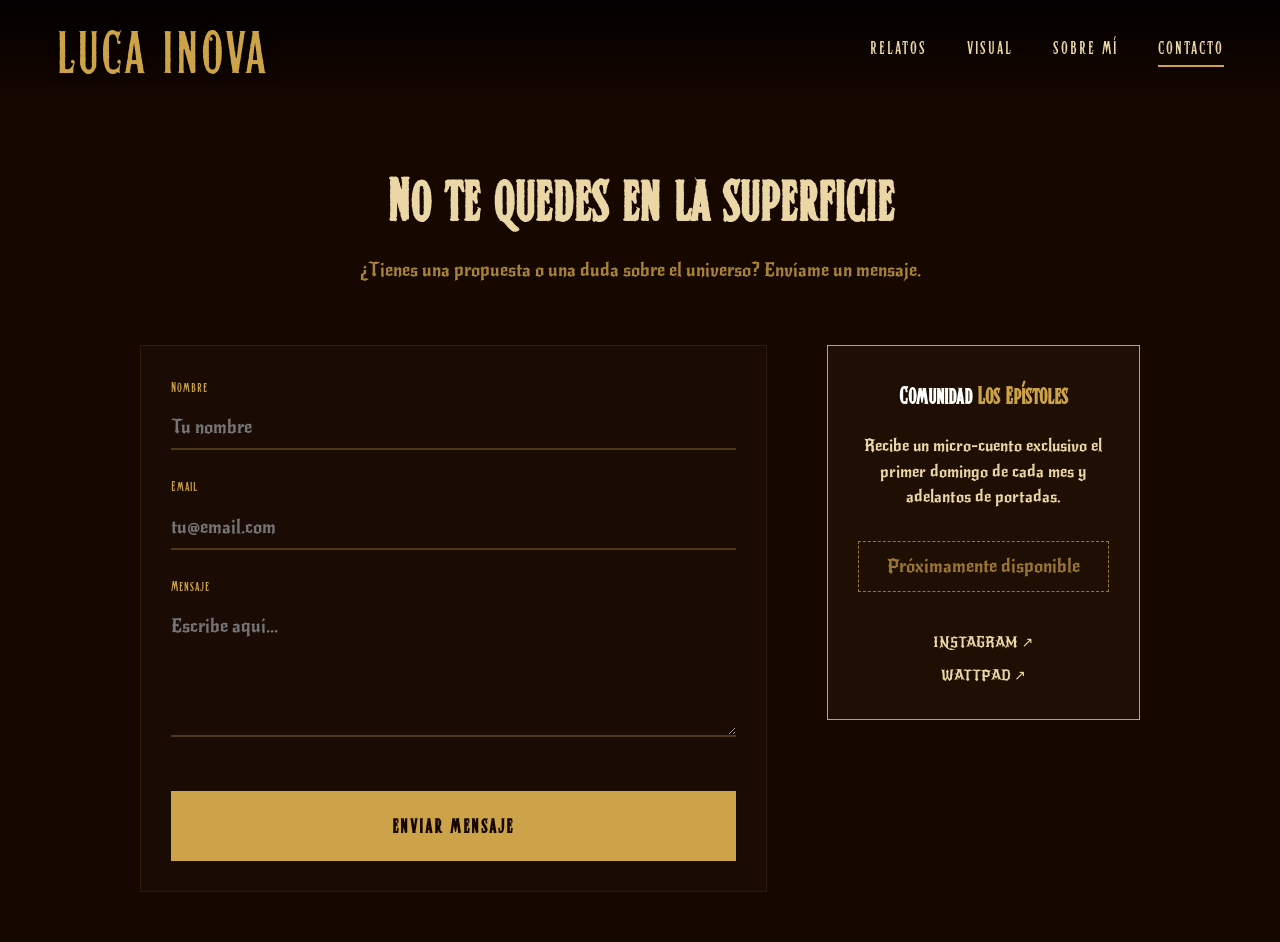
==== contacto.html @ 3a678050 "Implementación multipágina" ====
<!DOCTYPE html>
<html lang="es">

<head>
    <meta charset="UTF-8">
    <meta name="viewport" content="width=device-width, initial-scale=1.0">
    <meta name="description" content="Contacta con Luca Inova. Colaboraciones, prensa y comunidad Los Epístoles.">
    <title>Contacto | Luca Inova</title>

    <link rel="stylesheet" href="css/core/global.css">
    <link rel="stylesheet" href="css/core/animations.css">

    <!-- Importamos estilos de Formulario -->
    <link rel="stylesheet" href="css/pages/contact.css">
</head>

<body>

    <header class="site-header">
        <div class="container nav-flex">
            <a href="index.html" class="logo">LUCA INOVA</a>
            <button class="mobile-menu-btn" aria-label="Menú"><span class="bar"></span><span class="bar"></span><span
                    class="bar"></span></button>
            <nav class="nav-links">
                <a href="obras.html">Relatos</a>
                <a href="visual.html">Visual</a>
                <a href="sobre-mi.html">Sobre mí</a>
                <!-- ACTIVO -->
                <a href="contacto.html" class="current-page">Contacto</a>
            </nav>
            <div class="mobile-nav-overlay"></div>
        </div>
    </header>

    <main>
        <section class="container contact-section animate-fade-up">

            <div class="contact-header">
                <h1 class="page-title">No te quedes en la superficie</h1>
                <p class="intro-text">¿Tienes una propuesta o una duda sobre el universo? Envíame un mensaje.</p>
            </div>

            <div class="form-wrapper">
                <!-- FORMULARIO DE CONTACTO PROFESIONAL -->
                <!-- action="URL_DE_FORMSPREE" se añadirá cuando tengas el link -->
                <form action="https://formspree.io/f/TU_CODIGO_AQUI" method="POST" class="noir-form">

                    <div class="input-group">
                        <label for="name">Nombre</label>
                        <input type="text" id="name" name="name" required placeholder="Tu nombre">
                    </div>

                    <div class="input-group">
                        <label for="email">Email</label>
                        <input type="email" id="email" name="email" required placeholder="tu@email.com">
                    </div>

                    <div class="input-group">
                        <label for="message">Mensaje</label>
                        <textarea id="message" name="message" rows="5" required
                            placeholder="Escribe aquí..."></textarea>
                    </div>

                    <!-- Botón Consistente -->
                    <button type="submit" class="btn btn--primary full-width">Enviar Mensaje</button>
                </form>

                <!-- NEWSLETTER SIDE BLOCK -->
                <div class="newsletter-block">
                    <h3>Comunidad <span class="gold">Los Epístoles</span></h3>
                    <p>Recibe un micro-cuento exclusivo el primer domingo de cada mes y adelantos de portadas.</p>
                    <div class="newsletter-cta">
                        <!-- Botón enlace a Landing Page de suscripción o Anchor -->
                        <span class="mock-btn">Próximamente disponible</span>
                    </div>
                    <div class="social-links-footer">
                        <a href="https://instagram.com/lucainova" target="_blank">Instagram ↗</a>
                        <a href="https://wattpad.com/user/lucainova" target="_blank">Wattpad ↗</a>
                    </div>
                </div>

            </div>

        </section>
    </main>

    <script src="js/main.js" defer></script>
</body>

</html>
---- css/core/global.css ----
@import url('https://fonts.googleapis.com/css2?family=New+Rocker&display=swap');

/* =========================================
   CORE: VARIABLES Y MODULOS GLOBALES
   ========================================= */
:root {
    /* -- PALETA 'NOIR ACADÉMICO' -- */
    --color-bg-primary: #160701;
    --color-bg-mobile-menu: #0a0300;
    /* Casi negro absoluto para el menú móvil */
    --color-bg-overlay: rgba(22, 7, 1, 0.7);

    --color-accent-gold: #cca348;
    --color-text-body: #ebd6a5;

    /* Fuentes */
    --font-heading: "Hertical Serif Rough", serif;
    --font-body: "New Rocker", system-ui;

    /* Tamaños Globales */
    --container-width: 1200px;
}

/* CARGA DE FUENTES */
@font-face {
    font-family: "Hertical Serif Rough";
    src: url("../../assets/fonts/HerticalSerifRough.otf") format("opentype");
    font-display: swap;
}

@font-face {
    font-family: "Sigher";
    src: url("../../assets/fonts/SigherRegular.ttf") format("truetype");
    font-display: swap;
}

/* RESET */
*,
*::before,
*::after {
    box-sizing: border-box;
    margin: 0;
    padding: 0;
}

html {
    font-size: 62.5%;
    scroll-behavior: smooth;
}

body {
    font-family: var(--font-body);
    font-size: 1.8rem;
    background-color: var(--color-bg-primary);
    color: var(--color-text-body);
    overflow-x: hidden;
    line-height: 1.6;
}

a {
    text-decoration: none;
    color: inherit;
    transition: all 0.3s;
}

img {
    max-width: 100%;
    display: block;
    height: auto;
}

.container {
    width: 100%;
    max-width: var(--container-width);
    margin: 0 auto;
    padding: 0 1.6rem;
}

/* =========================================
   COMPONENTE: HEADER (Navegación)
   ========================================= */
.site-header {
    position: fixed;
    top: 0;
    left: 0;
    width: 100%;
    z-index: 1000;
    /* Capa Base Header */
    padding: 2rem 0;
    transition: all 0.4s ease;
    background: linear-gradient(to bottom, rgba(0, 0, 0, 0.9) 0%, transparent 100%);
}

.site-header.scrolled {
    padding: 1rem 0;
    background-color: rgba(10, 3, 0, 0.98);
    box-shadow: 0 4px 20px rgba(0, 0, 0, 0.8);
}

.nav-flex {
    display: flex;
    justify-content: space-between;
    align-items: center;
    position: relative;
    /* Contexto para absolutos */
}

/* LOGO */
.logo {
    font-family: var(--font-heading);
    color: var(--color-accent-gold);
    font-size: clamp(3.2rem, 5vw, 6rem);
    letter-spacing: 2px;
    line-height: 1;
    text-shadow: 2px 2px 10px rgba(0, 0, 0, 0.8);
    z-index: 1002;
    /* Siempre visible, incluso sobre el menú abierto */
    position: relative;
}

/* MENÚ ESCRITORIO */
.nav-links {
    display: flex;
    gap: 4rem;
}

.nav-links a {
    font-family: var(--font-heading);
    font-size: 1.8rem;
    letter-spacing: 2px;
    color: var(--color-text-body);
    text-transform: uppercase;
    padding-bottom: 5px;
    position: relative;
}

.nav-links a::after {
    content: "";
    position: absolute;
    left: 0;
    bottom: 0;
    width: 0;
    height: 2px;
    background-color: var(--color-accent-gold);
    transition: width 0.3s cubic-bezier(0.25, 0.46, 0.45, 0.94);
}

.nav-links a:hover {
    color: var(--color-accent-gold);
}

.nav-links a:hover::after {
    width: 100%;
}

/* --- BOTÓN HAMBURGUESA (Móvil) --- */
.mobile-menu-btn {
    display: none;
    /* Oculto en PC */
    background: transparent;
    border: none;
    padding: 1rem;
    cursor: pointer;
    z-index: 2000;
    /* ULTRA PRIORIDAD: Encima de todo */
}

.mobile-menu-btn .bar {
    display: block;
    width: 35px;
    height: 4px;
    /* Un poco más gruesas para visibilidad */
    margin: 6px 0;
    background-color: var(--color-accent-gold);
    /* Variable */
    border-radius: 2px;
    transition: all 0.3s ease-in-out;
    box-shadow: 0 2px 5px rgba(0, 0, 0, 0.9);
    /* Sombra dura para destacar sobre cualquier fondo */
}

/* =========================================
   MEDIA QUERY: VERSIÓN MÓVIL (< 900px)
   ========================================= */
@media (max-width: 900px) {

    /* 1. MOSTRAR BOTÓN */
    .mobile-menu-btn {
        display: block !important;
        /* Fuerza bruta para asegurar visibilidad */
    }

    /* 2. PANEL LATERAL (Off-Canvas) */
    .nav-links {
        position: fixed;
        top: 0;
        right: -100%;
        /* Escondido a la derecha */
        width: 85%;
        max-width: 350px;
        height: 100vh;

        background-color: var(--color-bg-mobile-menu);
        box-shadow: -10px 0 50px rgba(0, 0, 0, 1);
        /* Sombra profunda izquierda */
        border-left: 1px solid rgba(204, 163, 72, 0.2);

        /* Flexbox vertical para centrar enlaces */
        flex-direction: column;
        justify-content: center;
        align-items: center;
        gap: 5rem;

        z-index: 1001;
        /* Entre Header y Botón */
        transition: right 0.4s cubic-bezier(0.77, 0, 0.175, 1);
        padding-top: 4rem;
        /* Evitar que el primer link choque con algo arriba */
    }

    /* Clase activa para abrir menú (JS la añade) */
    .nav-links.active {
        right: 0;
    }

    /* 3. ESTILO ENLACES GIGANTES MÓVIL */
    .nav-links a {
        font-size: 2.8rem;
        /* Muy grande y legible */
        color: #fff;
        text-shadow: 0 4px 10px rgba(0, 0, 0, 0.5);
    }

    .nav-links a:hover {
        color: var(--color-accent-gold);
    }

    /* Animación del botón a 'X' */
    .mobile-menu-btn.active .bar:nth-child(2) {
        opacity: 0;
    }

    .mobile-menu-btn.active .bar:nth-child(1) {
        transform: translateY(10px) rotate(45deg);
    }

    .mobile-menu-btn.active .bar:nth-child(3) {
        transform: translateY(-10px) rotate(-45deg);
    }
}

/* Overlay Oscuro Fondo (Backdrop) */
.mobile-nav-overlay {
    position: fixed;
    top: 0;
    left: 0;
    width: 100%;
    height: 100%;
    background: rgba(0, 0, 0, 0.9);
    z-index: 1000;
    opacity: 0;
    pointer-events: none;
    transition: 0.3s;
    backdrop-filter: blur(5px);
}

.mobile-nav-overlay.active {
    opacity: 1;
    pointer-events: auto;
}


/* =========================================
   COMPONENTE: BOTONES CTA GLOBAL
   ========================================= */
.btn {
    display: inline-block;
    font-family: var(--font-heading);
    text-transform: uppercase;
    cursor: pointer;
    border: 2px solid var(--color-accent-gold);
    padding: 1.8rem 4rem;
    font-size: 2rem;
    letter-spacing: 2px;
    font-weight: 600;
    transition: all 0.3s ease;
    margin: 1rem;
    text-align: center;
}

.btn--primary {
    background-color: var(--color-accent-gold);
    color: var(--color-bg-primary);
    font-weight: 900;
}

.btn--primary:hover {
    background-color: transparent;
    color: var(--color-accent-gold);
    transform: translateY(-5px);
    box-shadow: 0 10px 20px rgba(204, 163, 72, 0.3);
}

.btn--secondary {
    color: var(--color-accent-gold);
    background-color: rgba(0, 0, 0, 0.5);
}

.btn--secondary:hover {
    background-color: rgba(204, 163, 72, 0.2);
    color: #fff;
    border-color: #fff;
}

/* Indicador de Página Activa */
.nav-links a.current-page::after {
    width: 100%;
}
---- css/core/animations.css ----
/* Fade Up: El elemento aparece subiendo suavemente */
@keyframes fadeInUp {
  from {
    opacity: 0;
    transform: translateY(20px);
  }
  to {
    opacity: 1;
    transform: translateY(0);
  }
}

.animate-fade-up {
  animation: fadeInUp 1s cubic-bezier(0.22, 1, 0.36, 1) forwards; /* Curva 'ease-out-quint' suave */
  opacity: 0; /* Oculto inicialmente hasta que inicie */
}

/* Retrasos para coreografía en cascada */
.delay-1 {
  animation-delay: 0.2s;
}
.delay-2 {
  animation-delay: 0.4s;
}
.delay-3 {
  animation-delay: 0.6s;
}
---- css/pages/contact.css ----
/* =========================================
   PÁGINA: CONTACTO & FORMULARIOS
   ========================================= */

main {
    padding-top: 15rem;
    min-height: 100vh;
    padding-bottom: 5rem;
}

.contact-header {
    text-align: center;
    margin-bottom: 6rem;
}

.page-title {
    font-family: var(--font-heading);
    font-size: clamp(3rem, 5vw, 6rem);
    color: var(--color-text-body);
    margin-bottom: 1rem;
}

.intro-text {
    font-size: 1.8rem;
    color: var(--color-accent-gold);
    opacity: 0.8;
}


/* GRID FORMULARIO */
.form-wrapper {
    display: grid;
    grid-template-columns: 2fr 1fr;
    /* Formulario ancho, Newsletter estrecha */
    gap: 6rem;
    max-width: 1000px;
    margin: 0 auto;
}

/* ESTILOS DE INPUTS ROBUSTOS */
.noir-form {
    background: rgba(255, 255, 255, 0.02);
    padding: 3rem;
    border: 1px solid rgba(204, 163, 72, 0.1);
}

.input-group {
    margin-bottom: 2.5rem;
}

label {
    display: block;
    font-family: var(--font-heading);
    color: var(--color-accent-gold);
    margin-bottom: 0.8rem;
    font-size: 1.4rem;
    letter-spacing: 1px;
}

input,
textarea {
    width: 100%;
    background-color: transparent;
    border: none;
    border-bottom: 2px solid rgba(204, 163, 72, 0.3);
    /* Solo línea abajo clásico */
    padding: 1rem 0;
    color: var(--color-text-body);
    font-family: var(--font-body);
    font-size: 1.8rem;
    transition: all 0.3s;
    border-radius: 0;
    /* Sin bordes redondos en inputs */
}

input:focus,
textarea:focus {
    outline: none;
    border-bottom-color: var(--color-accent-gold);
    background-color: rgba(204, 163, 72, 0.05);
    padding-left: 1rem;
    /* Pequeña animación de identación */
}

.full-width {
    width: 100%;
    text-align: center;
    margin: 2rem 0 0 0;
}


/* NEWSLETTER BLOQUE LATERAL */
.newsletter-block {
    background-color: rgba(204, 163, 72, 0.05);
    padding: 3rem;
    border: 1px solid var(--color-accent-gold);
    text-align: center;
    align-self: start;
}

.newsletter-block h3 {
    font-family: var(--font-heading);
    font-size: 2.4rem;
    margin-bottom: 2rem;
    color: #fff;
}

.gold {
    color: var(--color-accent-gold);
}

.newsletter-block p {
    font-size: 1.6rem;
    margin-bottom: 3rem;
}

.mock-btn {
    display: block;
    width: 100%;
    padding: 1rem;
    border: 1px dashed var(--color-accent-gold);
    color: var(--color-accent-gold);
    opacity: 0.7;
    cursor: not-allowed;
}

.social-links-footer {
    margin-top: 4rem;
    display: flex;
    flex-direction: column;
    gap: 1rem;
}

.social-links-footer a {
    font-size: 1.4rem;
    text-transform: uppercase;
    border-bottom: 1px solid transparent;
    width: max-content;
    margin: 0 auto;
}

.social-links-footer a:hover {
    border-bottom-color: var(--color-accent-gold);
    color: var(--color-accent-gold);
}


/* RESPONSIVE */
@media (max-width: 800px) {
    .form-wrapper {
        grid-template-columns: 1fr;
        gap: 4rem;
    }

    .newsletter-block {
        order: -1;
        /* En móvil newsletter arriba o abajo? Abajo es mejor para conversión formulario principal */
        order: 2;
    }
}
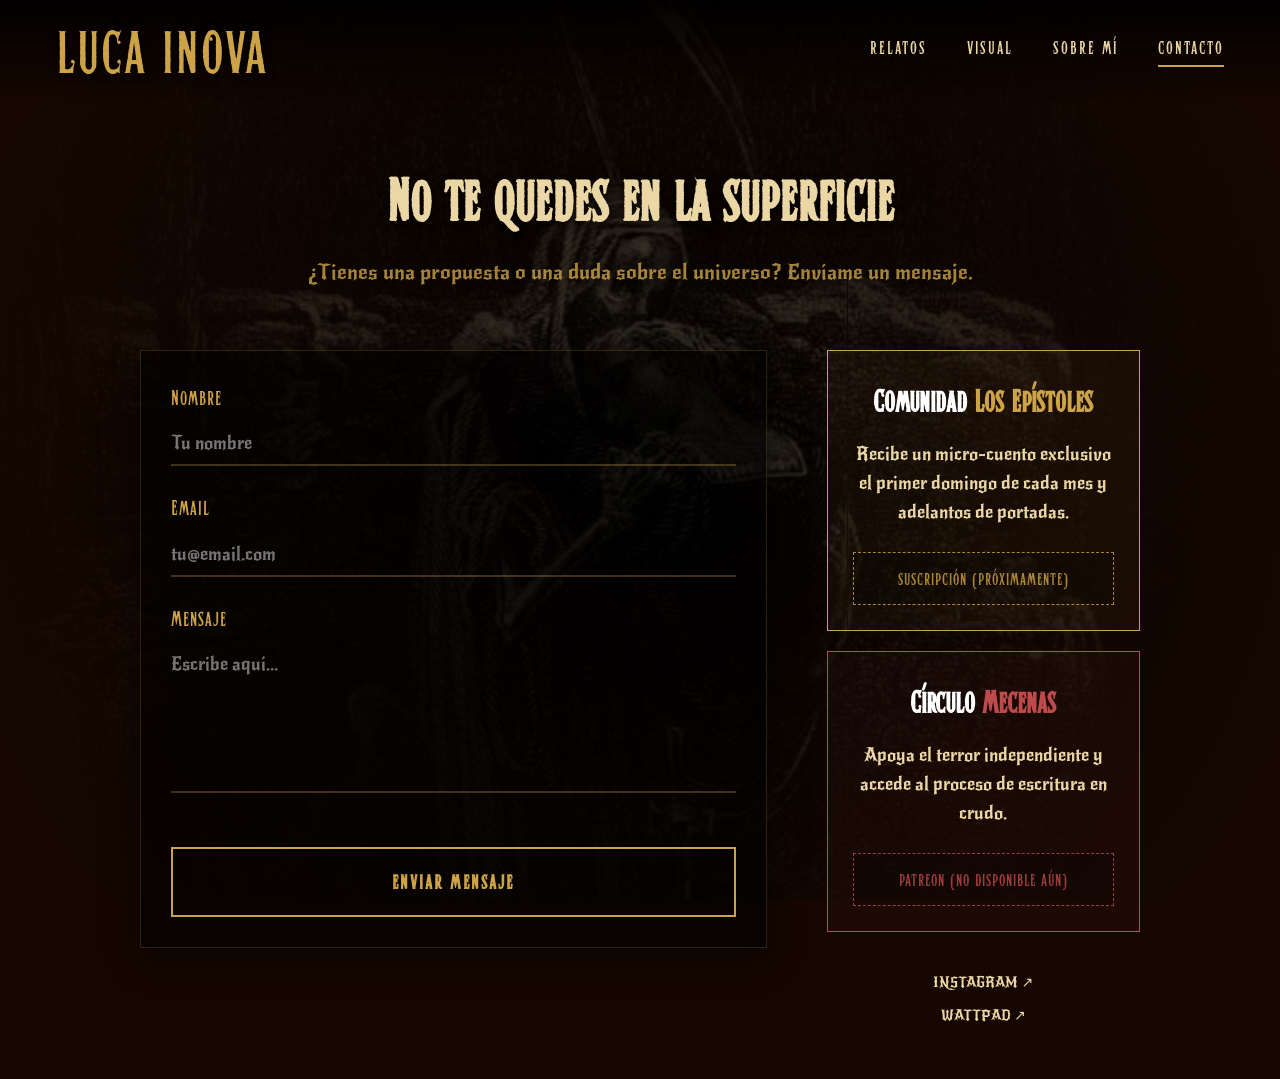
==== commit 8d321799: "Solución carga rápida de fuentes e implementación sección de Patreon" ====
--- a/contacto.html
+++ b/contacto.html
@@ -6,25 +6,56 @@
     <meta name="viewport" content="width=device-width, initial-scale=1.0">
     <meta name="description" content="Contacta con Luca Inova. Colaboraciones, prensa y comunidad Los Epístoles.">
     <title>Contacto | Luca Inova</title>
+    <!-- 1. CARGA DE FUENTES DE ALTA VELOCIDAD -->
+    <link rel="preconnect" href="https://fonts.googleapis.com">
+    <link rel="preconnect" href="https://fonts.gstatic.com" crossorigin>
+    <!-- SOLUCIÓN: Cargamos New Rocker aquí. display=block evita el parpadeo de fuente fea -->
+    <link href="https://fonts.googleapis.com/css2?family=New+Rocker&display=block" rel="stylesheet">
+    <!-- 4. ANTI-PARPADEO VISUAL OPTIMIZADO -->
+    <style>
+        /* Aplicamos el hidden a una clase .reveal, o al 'main' y 'header' 
+       directamente, NO al body, para no romper el fixed background */
 
+        /* OPCIÓN A: Si usas la estructura body > main, ocultamos solo main y header */
+        body>header,
+        body>main {
+            opacity: 0;
+            transition: opacity 0.5s ease;
+        }
+
+        /* El estado cargado se añade por JS */
+        body.loaded>header,
+        body.loaded>main {
+            opacity: 1;
+        }
+    </style>
+    <!-- CORE CSS -->
     <link rel="stylesheet" href="css/core/global.css">
     <link rel="stylesheet" href="css/core/animations.css">
 
-    <!-- Importamos estilos de Formulario -->
-    <link rel="stylesheet" href="css/pages/contact.css">
+    <!-- PAGE CSS -->
+    <link rel="stylesheet" href="css/pages/contacto.css">
 </head>
 
 <body>
 
     <header class="site-header">
         <div class="container nav-flex">
+            <!-- Logo -->
             <a href="index.html" class="logo">LUCA INOVA</a>
-            <button class="mobile-menu-btn" aria-label="Menú"><span class="bar"></span><span class="bar"></span><span
-                    class="bar"></span></button>
+
+            <!-- Móvil -->
+            <button class="mobile-menu-btn" aria-label="Menú">
+                <span class="bar"></span>
+                <span class="bar"></span>
+                <span class="bar"></span>
+            </button>
+
+            <!-- Navegación -->
             <nav class="nav-links">
                 <a href="obras.html">Relatos</a>
                 <a href="visual.html">Visual</a>
-                <a href="sobre-mi.html">Sobre mí</a>
+                <a href="sobre_mi.html">Sobre mí</a>
                 <!-- ACTIVO -->
                 <a href="contacto.html" class="current-page">Contacto</a>
             </nav>
@@ -33,6 +64,15 @@
     </header>
 
     <main>
+        <!-- Background System (Fixed) -->
+        <div class="hero-bg-wrapper">
+            <picture>
+                <source media="(min-width: 768px)" srcset="assets/images/hero-bg-desktop.jpg" />
+                <img src="assets/images/hero-bg-mobile.jpg" alt="Atmósfera oscura" />
+            </picture>
+        </div>
+        <div class="hero-overlay"></div>
+
         <section class="container contact-section animate-fade-up">
 
             <div class="contact-header">
@@ -41,9 +81,9 @@
             </div>
 
             <div class="form-wrapper">
-                <!-- FORMULARIO DE CONTACTO PROFESIONAL -->
-                <!-- action="URL_DE_FORMSPREE" se añadirá cuando tengas el link -->
-                <form action="https://formspree.io/f/TU_CODIGO_AQUI" method="POST" class="noir-form">
+
+                <!-- COLUMNA IZQUIERDA: FORMULARIO -->
+                <form action="https://www.youtube.com/watch?v=dQw4w9WgXcQ" method="POST" class="noir-form">
 
                     <div class="input-group">
                         <label for="name">Nombre</label>
@@ -57,27 +97,42 @@
 
                     <div class="input-group">
                         <label for="message">Mensaje</label>
-                        <textarea id="message" name="message" rows="5" required
-                            placeholder="Escribe aquí..."></textarea>
+                        <textarea id="message" name="message" required placeholder="Escribe aquí..."></textarea>
                     </div>
 
-                    <!-- Botón Consistente -->
                     <button type="submit" class="btn btn--primary full-width">Enviar Mensaje</button>
                 </form>
 
-                <!-- NEWSLETTER SIDE BLOCK -->
-                <div class="newsletter-block">
-                    <h3>Comunidad <span class="gold">Los Epístoles</span></h3>
-                    <p>Recibe un micro-cuento exclusivo el primer domingo de cada mes y adelantos de portadas.</p>
-                    <div class="newsletter-cta">
-                        <!-- Botón enlace a Landing Page de suscripción o Anchor -->
-                        <span class="mock-btn">Próximamente disponible</span>
+                <!-- COLUMNA DERECHA: SIDEBAR DE COMUNIDAD -->
+                <aside class="sidebar-wrapper">
+
+                    <!-- 1. BLOQUE NEWSLETTER -->
+                    <div class="newsletter-block">
+                        <h3>Comunidad <span class="gold">Los Epístoles</span></h3>
+                        <p>Recibe un micro-cuento exclusivo el primer domingo de cada mes y adelantos de portadas.</p>
+
+                        <div class="newsletter-cta">
+                            <span class="mock-btn gold-border">Suscripción (Próximamente)</span>
+                        </div>
                     </div>
+
+                    <!-- 2. BLOQUE PATREON (Mecenas) -->
+                    <div class="newsletter-block patreon-block">
+                        <h3>Círculo <span class="red-tone">Mecenas</span></h3>
+                        <p>Apoya el terror independiente y accede al proceso de escritura en crudo.</p>
+
+                        <div class="newsletter-cta">
+                            <span class="mock-btn red-border">Patreon (No disponible aún)</span>
+                        </div>
+                    </div>
+
+                    <!-- SOCIAL FOOTER -->
                     <div class="social-links-footer">
                         <a href="https://instagram.com/lucainova" target="_blank">Instagram ↗</a>
                         <a href="https://wattpad.com/user/lucainova" target="_blank">Wattpad ↗</a>
                     </div>
-                </div>
+
+                </aside>
 
             </div>
 
--- a/css/core/global.css
+++ b/css/core/global.css
@@ -1,13 +1,11 @@
-@import url('https://fonts.googleapis.com/css2?family=New+Rocker&display=swap');
-
 /* =========================================
    CORE: VARIABLES Y MODULOS GLOBALES
    ========================================= */
+
 :root {
     /* -- PALETA 'NOIR ACADÉMICO' -- */
     --color-bg-primary: #160701;
     --color-bg-mobile-menu: #0a0300;
-    /* Casi negro absoluto para el menú móvil */
     --color-bg-overlay: rgba(22, 7, 1, 0.7);
 
     --color-accent-gold: #cca348;
@@ -15,26 +13,27 @@
 
     /* Fuentes */
     --font-heading: "Hertical Serif Rough", serif;
-    --font-body: "New Rocker", system-ui;
+    /* Fallback añadido para seguridad */
+    --font-body: "New Rocker", system-ui, cursive;
 
     /* Tamaños Globales */
     --container-width: 1200px;
 }
 
-/* CARGA DE FUENTES */
+/* CARGA DE FUENTES LOCALES */
 @font-face {
     font-family: "Hertical Serif Rough";
     src: url("../../assets/fonts/HerticalSerifRough.otf") format("opentype");
-    font-display: swap;
-}
-
-@font-face {
-    font-family: "Sigher";
-    src: url("../../assets/fonts/SigherRegular.ttf") format("truetype");
-    font-display: swap;
-}
-
-/* RESET */
+    /* USAMOS 'BLOCK' PARA EVITAR EL PARPADEO (FOUT) */
+    /* El texto permanece invisible hasta que la fuente carga */
+    font-display: block;
+}
+
+/* Sigher eliminada para limpiar código muerto */
+
+/* =========================================
+   RESET & ESTRUCTURA (ANTI-FLICKER)
+   ========================================= */
 *,
 *::before,
 *::after {
@@ -46,15 +45,19 @@
 html {
     font-size: 62.5%;
     scroll-behavior: smooth;
+    /* FIX: El color base va aquí para que el fondo fijo no parpadee marrón */
+    background-color: var(--color-bg-primary);
 }
 
 body {
     font-family: var(--font-body);
     font-size: 1.8rem;
-    background-color: var(--color-bg-primary);
+    /* FIX: Body transparente para dejar ver el fondo z-index -1 */
+    background-color: transparent;
     color: var(--color-text-body);
     overflow-x: hidden;
     line-height: 1.6;
+    min-height: 100vh;
 }
 
 a {
@@ -74,6 +77,37 @@
     max-width: var(--container-width);
     margin: 0 auto;
     padding: 0 1.6rem;
+}
+
+/* =========================================
+   SISTEMA DE FONDOS GLOBAL (PARALLAX FIX)
+   ========================================= */
+/* FIX: z-index ajustado a -1 para estar sobre el html pero bajo el texto */
+.hero-bg-wrapper {
+    position: fixed;
+    top: 0;
+    left: 0;
+    width: 100%;
+    height: 100%;
+    z-index: -1;
+}
+
+.hero-bg-wrapper img {
+    width: 100%;
+    height: 100%;
+    object-fit: cover;
+    object-position: center;
+}
+
+.hero-overlay {
+    position: fixed;
+    top: 0;
+    left: 0;
+    width: 100%;
+    height: 100%;
+    background: radial-gradient(circle at center, rgba(0, 0, 0, 0.3) 0%, #160701 90%);
+    z-index: -1;
+    /* Igual que la imagen, el orden en HTML decide la superposición */
 }
 
 /* =========================================
@@ -85,7 +119,6 @@
     left: 0;
     width: 100%;
     z-index: 1000;
-    /* Capa Base Header */
     padding: 2rem 0;
     transition: all 0.4s ease;
     background: linear-gradient(to bottom, rgba(0, 0, 0, 0.9) 0%, transparent 100%);
@@ -102,10 +135,8 @@
     justify-content: space-between;
     align-items: center;
     position: relative;
-    /* Contexto para absolutos */
-}
-
-/* LOGO */
+}
+
 .logo {
     font-family: var(--font-heading);
     color: var(--color-accent-gold);
@@ -114,7 +145,6 @@
     line-height: 1;
     text-shadow: 2px 2px 10px rgba(0, 0, 0, 0.8);
     z-index: 1002;
-    /* Siempre visible, incluso sobre el menú abierto */
     position: relative;
 }
 
@@ -153,80 +183,57 @@
     width: 100%;
 }
 
-/* --- BOTÓN HAMBURGUESA (Móvil) --- */
+/* MENÚ MÓVIL */
 .mobile-menu-btn {
     display: none;
-    /* Oculto en PC */
     background: transparent;
     border: none;
     padding: 1rem;
     cursor: pointer;
     z-index: 2000;
-    /* ULTRA PRIORIDAD: Encima de todo */
 }
 
 .mobile-menu-btn .bar {
     display: block;
     width: 35px;
     height: 4px;
-    /* Un poco más gruesas para visibilidad */
     margin: 6px 0;
     background-color: var(--color-accent-gold);
-    /* Variable */
     border-radius: 2px;
     transition: all 0.3s ease-in-out;
     box-shadow: 0 2px 5px rgba(0, 0, 0, 0.9);
-    /* Sombra dura para destacar sobre cualquier fondo */
-}
-
-/* =========================================
-   MEDIA QUERY: VERSIÓN MÓVIL (< 900px)
-   ========================================= */
+}
+
 @media (max-width: 900px) {
-
-    /* 1. MOSTRAR BOTÓN */
     .mobile-menu-btn {
         display: block !important;
-        /* Fuerza bruta para asegurar visibilidad */
-    }
-
-    /* 2. PANEL LATERAL (Off-Canvas) */
+    }
+
     .nav-links {
         position: fixed;
         top: 0;
         right: -100%;
-        /* Escondido a la derecha */
         width: 85%;
         max-width: 350px;
         height: 100vh;
-
         background-color: var(--color-bg-mobile-menu);
         box-shadow: -10px 0 50px rgba(0, 0, 0, 1);
-        /* Sombra profunda izquierda */
         border-left: 1px solid rgba(204, 163, 72, 0.2);
-
-        /* Flexbox vertical para centrar enlaces */
         flex-direction: column;
         justify-content: center;
         align-items: center;
         gap: 5rem;
-
         z-index: 1001;
-        /* Entre Header y Botón */
         transition: right 0.4s cubic-bezier(0.77, 0, 0.175, 1);
         padding-top: 4rem;
-        /* Evitar que el primer link choque con algo arriba */
-    }
-
-    /* Clase activa para abrir menú (JS la añade) */
+    }
+
     .nav-links.active {
         right: 0;
     }
 
-    /* 3. ESTILO ENLACES GIGANTES MÓVIL */
     .nav-links a {
         font-size: 2.8rem;
-        /* Muy grande y legible */
         color: #fff;
         text-shadow: 0 4px 10px rgba(0, 0, 0, 0.5);
     }
@@ -235,7 +242,6 @@
         color: var(--color-accent-gold);
     }
 
-    /* Animación del botón a 'X' */
     .mobile-menu-btn.active .bar:nth-child(2) {
         opacity: 0;
     }
@@ -249,7 +255,7 @@
     }
 }
 
-/* Overlay Oscuro Fondo (Backdrop) */
+/* OVERLAY */
 .mobile-nav-overlay {
     position: fixed;
     top: 0;
@@ -269,10 +275,7 @@
     pointer-events: auto;
 }
 
-
-/* =========================================
-   COMPONENTE: BOTONES CTA GLOBAL
-   ========================================= */
+/* COMPONENTE BOTONES CTA */
 .btn {
     display: inline-block;
     font-family: var(--font-heading);
@@ -289,16 +292,17 @@
 }
 
 .btn--primary {
-    background-color: var(--color-accent-gold);
-    color: var(--color-bg-primary);
-    font-weight: 900;
-}
-
-.btn--primary:hover {
     background-color: transparent;
     color: var(--color-accent-gold);
+    font-weight: 900;
+}
+
+.btn--primary:hover {
+    background-color: rgba(204, 163, 72, 0.2);
+    color: #c29c4c;
+    border-color: #c29c4c;
     transform: translateY(-5px);
-    box-shadow: 0 10px 20px rgba(204, 163, 72, 0.3);
+    box-shadow: 0 10px 20px rgba(206, 144, 44, 0.5);
 }
 
 .btn--secondary {
@@ -307,12 +311,13 @@
 }
 
 .btn--secondary:hover {
-    background-color: rgba(204, 163, 72, 0.2);
-    color: #fff;
-    border-color: #fff;
-}
-
-/* Indicador de Página Activa */
+    background-color: rgba(145, 45, 15, 0.314);
+    color: #c29c4c;
+    border-color: #c29c4c;
+    transform: translateY(-5px);
+    box-shadow: 0 10px 20px rgba(206, 144, 44, 0.5);
+}
+
 .nav-links a.current-page::after {
     width: 100%;
 }
--- a/css/pages/contacto.css
+++ b/css/pages/contacto.css
@@ -0,0 +1,216 @@
+/* =========================================
+   PÁGINA: CONTACTO & FORMULARIOS
+   ========================================= */
+
+/* FIX SCROLL */
+.hero-bg-wrapper,
+.hero-overlay {
+    position: fixed;
+    width: 100vw;
+    height: 100vh;
+}
+
+main {
+    padding-top: 15rem;
+    min-height: 100vh;
+    padding-bottom: 5rem;
+}
+
+.contact-section {
+    position: relative;
+    z-index: 1;
+}
+
+.contact-header {
+    text-align: center;
+    margin-bottom: 6rem;
+}
+
+.page-title {
+    font-family: var(--font-heading);
+    font-size: clamp(3rem, 5vw, 6rem);
+    color: var(--color-text-body);
+    margin-bottom: 1rem;
+    text-shadow: 0 4px 10px rgba(0, 0, 0, 0.8);
+}
+
+.intro-text {
+    font-size: 2.1rem;
+    color: var(--color-accent-gold);
+    opacity: 0.8;
+}
+
+
+/* LAYOUT PRINCIPAL */
+.form-wrapper {
+    display: grid;
+    grid-template-columns: 2fr 1fr;
+    gap: 6rem;
+    max-width: 1000px;
+    margin: 0 auto;
+}
+
+/* FORMULARIO IZQUIERDA */
+.noir-form {
+    background: rgba(0, 0, 0, 0.6);
+    padding: 3rem;
+    border: 1px solid rgba(204, 163, 72, 0.2);
+    box-shadow: 0 10px 30px rgba(0, 0, 0, 0.5);
+    height: fit-content;
+}
+
+.input-group {
+    margin-bottom: 2.5rem;
+}
+
+label {
+    display: block;
+    font-family: var(--font-heading);
+    color: var(--color-accent-gold);
+    margin-bottom: 0.8rem;
+    font-size: 2.1rem;
+    letter-spacing: 1px;
+}
+
+input,
+textarea {
+    width: 100%;
+    /* Forzamos ancho completo para igualar */
+    background-color: transparent;
+    border: none;
+    border-bottom: 2px solid rgba(204, 163, 72, 0.3);
+    padding: 1rem 0;
+    color: var(--color-text-body);
+    font-family: var(--font-body);
+    font-size: 1.8rem;
+    transition: all 0.3s;
+    border-radius: 0;
+}
+
+/* --- SOLUCIÓN ROBUSTA TEXTAREA --- */
+textarea {
+    resize: none;
+    /* Bloqueado totalmente */
+    height: 150px;
+    /* Altura fija y digna */
+    /* No usar min-height para evitar variaciones visuales */
+}
+
+input:focus,
+textarea:focus {
+    outline: none;
+    border-bottom-color: var(--color-accent-gold);
+    background-color: rgba(204, 163, 72, 0.1);
+    padding-left: 1rem;
+}
+
+.full-width {
+    width: 100%;
+    text-align: center;
+    margin: 2rem 0 0 0;
+}
+
+
+/* SIDEBAR DERECHA */
+.sidebar-wrapper {
+    display: flex;
+    flex-direction: column;
+    gap: 2rem;
+}
+
+/* Bloques Genéricos */
+.newsletter-block {
+    background-color: rgba(204, 163, 72, 0.05);
+    padding: 2.5rem;
+    border: 1px solid var(--color-accent-gold);
+    text-align: center;
+    backdrop-filter: blur(5px);
+}
+
+.newsletter-block h3 {
+    font-family: var(--font-heading);
+    font-size: 3.1rem;
+    margin-bottom: 1.5rem;
+    color: #fff;
+}
+
+.newsletter-block p {
+    font-size: 1.8rem;
+    margin-bottom: 2.5rem;
+}
+
+/* Colores Texto */
+.gold {
+    color: var(--color-accent-gold);
+}
+
+.red-tone {
+    color: #bd4b4b;
+}
+
+/* Rojo sangre seca */
+
+/* Botón Mock */
+.mock-btn {
+    display: block;
+    width: 100%;
+    padding: 1.2rem;
+    background: rgba(0, 0, 0, 0.3);
+    opacity: 0.8;
+    cursor: not-allowed;
+    text-transform: uppercase;
+    font-family: var(--font-heading);
+    font-size: 1.7rem;
+    letter-spacing: 1px;
+}
+
+.gold-border {
+    border: 1px dashed var(--color-accent-gold);
+    color: var(--color-accent-gold);
+}
+
+/* Variación Patreon (Rojo Óxido) */
+.patreon-block {
+    background-color: rgba(189, 75, 75, 0.05);
+    border-color: #bd4b4b;
+}
+
+.red-border {
+    border: 1px dashed #bd4b4b;
+    color: #bd4b4b;
+}
+
+/* Redes Footer */
+.social-links-footer {
+    margin-top: 2rem;
+    display: flex;
+    flex-direction: column;
+    gap: 1rem;
+    align-items: center;
+}
+
+.social-links-footer a {
+    font-size: 1.4rem;
+    text-transform: uppercase;
+    border-bottom: 1px solid transparent;
+    width: max-content;
+}
+
+.social-links-footer a:hover {
+    border-bottom-color: var(--color-accent-gold);
+    color: var(--color-accent-gold);
+}
+
+
+/* RESPONSIVE */
+@media (max-width: 800px) {
+    .form-wrapper {
+        grid-template-columns: 1fr;
+        gap: 4rem;
+    }
+
+    .sidebar-wrapper {
+        order: 2;
+        width: 100%;
+    }
+}
